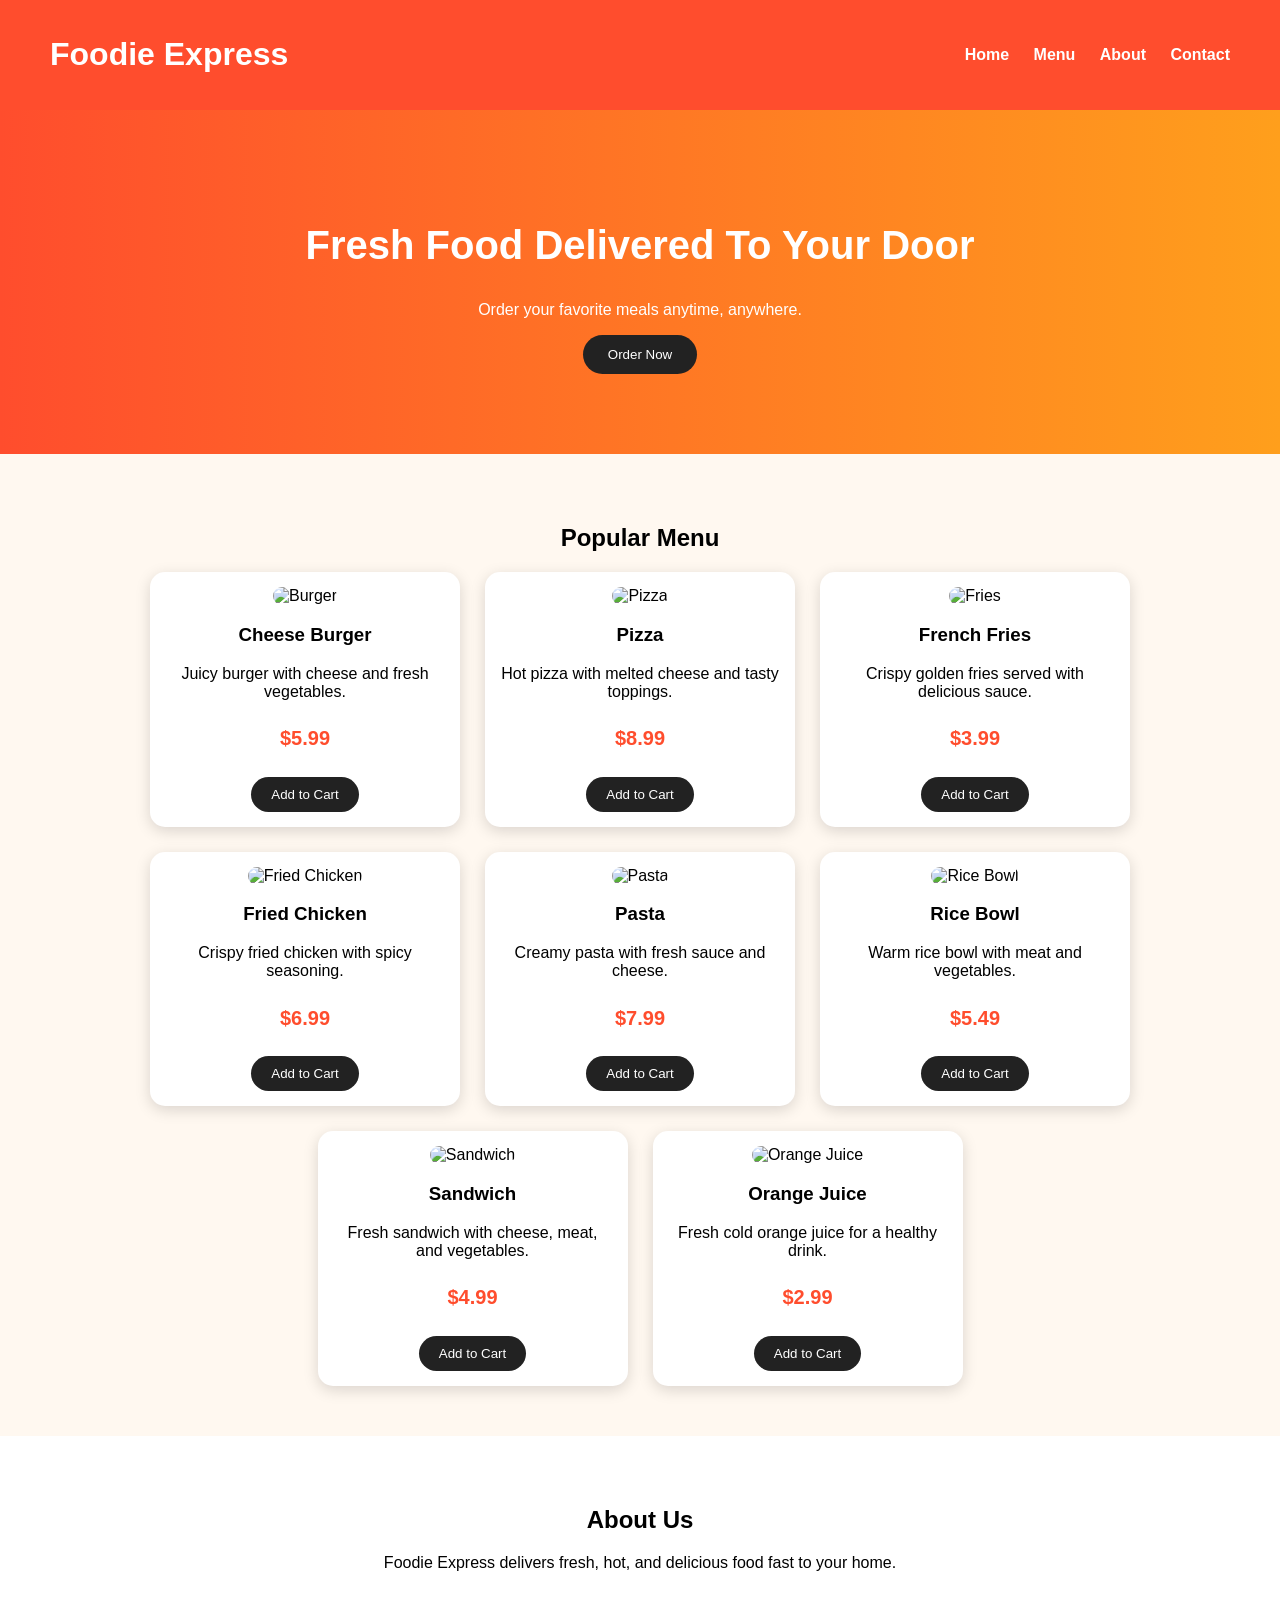
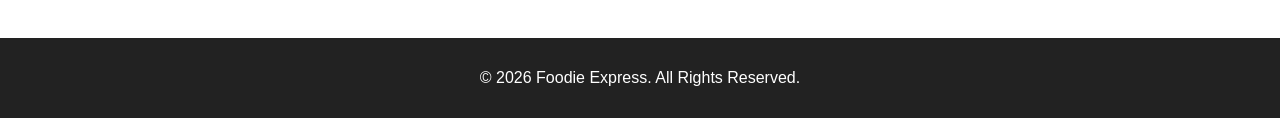
==== index.html @ bbd356a9 "first commit" ====
<!DOCTYPE html>
<html>
<head>
    <title>Foodie Express</title>
    <link rel="stylesheet" href="index.css">
</head>
<body>

<header>
    <h1>Foodie Express</h1>
    <nav>
        <a href="#">Home</a>
        <a href="#">Menu</a>
        <a href="#">About</a>
        <a href="#">Contact</a>
    </nav>
</header>

<section class="hero">
    <h2>Fresh Food Delivered To Your Door</h2>
    <p>Order your favorite meals anytime, anywhere.</p>
    <button>Order Now</button>
</section>

<section class="menu">
    <h2>Popular Menu</h2>

    <div class="food-container">

        <div class="food-card">
            <img src="https://images.unsplash.com/photo-1568901346375-23c9450c58cd" alt="Burger">
            <h3>Cheese Burger</h3>
            <p>Juicy burger with cheese and fresh vegetables.</p>
            <h4>$5.99</h4>
            <button>Add to Cart</button>
        </div>

        <div class="food-card">
            <img src="https://images.unsplash.com/photo-1513104890138-7c749659a591" alt="Pizza">
            <h3>Pizza</h3>
            <p>Hot pizza with melted cheese and tasty toppings.</p>
            <h4>$8.99</h4>
            <button>Add to Cart</button>
        </div>

        <div class="food-card">
            <img src="https://images.unsplash.com/photo-1550547660-d9450f859349" alt="Fries">
            <h3>French Fries</h3>
            <p>Crispy golden fries served with delicious sauce.</p>
            <h4>$3.99</h4>
            <button>Add to Cart</button>
        </div>
        <div class="food-card">
    <img src="https://images.unsplash.com/photo-1529042410759-befb1204b468" alt="Fried Chicken">
    <h3>Fried Chicken</h3>
    <p>Crispy fried chicken with spicy seasoning.</p>
    <h4>$6.99</h4>
    <button>Add to Cart</button>
</div>

<div class="food-card">
    <img src="https://images.unsplash.com/photo-1563379926898-05f4575a45d8" alt="Pasta">
    <h3>Pasta</h3>
    <p>Creamy pasta with fresh sauce and cheese.</p>
    <h4>$7.99</h4>
    <button>Add to Cart</button>
</div>

<div class="food-card">
    <img src="https://images.unsplash.com/photo-1546069901-ba9599a7e63c" alt="Rice Bowl">
    <h3>Rice Bowl</h3>
    <p>Warm rice bowl with meat and vegetables.</p>
    <h4>$5.49</h4>
    <button>Add to Cart</button>
</div>

<div class="food-card">
    <img src="https://scontent.fpnh11-2.fna.fbcdn.net/v/t39.30808-6/677134745_1793175242137365_9191200962731752928_n.jpg?_nc_cat=101&ccb=1-7&_nc_sid=127cfc&_nc_ohc=mhcFN2FujyAQ7kNvwHOiOhh&_nc_oc=Ado0CkcH3HL5KIJYPEyc8yHHN7gFtGauZGJY8D8lOE03bjMlp002KXt95pJS5iSlIq8&_nc_zt=23&_nc_ht=scontent.fpnh11-2.fna&_nc_gid=ja3MwRsHdF84I6uye3OIOw&_nc_ss=7b289&oh=00_Af8kQLYGDoTehqJy68Td93g_VEqhXUzEjM79mCvspYoa3Q&oe=6A2355DE" alt="Sandwich">
    <h3>Sandwich</h3>
    <p>Fresh sandwich with cheese, meat, and vegetables.</p>
    <h4>$4.99</h4>
    <button>Add to Cart</button>
</div>

<div class="food-card">
    <img src="https://images.unsplash.com/photo-1600271886742-f049cd451bba" alt="Orange Juice">
    <h3>Orange Juice</h3>
    <p>Fresh cold orange juice for a healthy drink.</p>
    <h4>$2.99</h4>
    <button>Add to Cart</button>
</div>

    </div>
</section>

<section class="about">
    <h2>About Us</h2>
    <p>Foodie Express delivers fresh, hot, and delicious food fast to your home.</p>
</section>

<footer>
    <p>© 2026 Foodie Express. All Rights Reserved.</p>
</footer>

</body>
</html>
---- index.css ----
body {
    margin: 0;
    font-family: Arial, sans-serif;
    background: #fff8f0;
}

header {
    background: #ff4d2d;
    color: white;
    padding: 15px 50px;
    display: flex;
    justify-content: space-between;
    align-items: center;
}

nav a {
    color: white;
    text-decoration: none;
    margin-left: 20px;
    font-weight: bold;
}

nav a:hover {
    color: yellow;
}

.hero {
    text-align: center;
    padding: 80px 20px;
    background: linear-gradient(to right, #ff4d2d, #ff9f1c);
    color: white;
}

.hero h2 {
    font-size: 40px;
}

button {
    background: #222;
    color: white;
    border: none;
    padding: 12px 25px;
    border-radius: 25px;
    cursor: pointer;
}

button:hover {
    background: #ff4d2d;
}

.menu {
    padding: 50px;
    text-align: center;
}

.food-container {
    display: flex;
    justify-content: center;
    gap: 25px;
    flex-wrap: wrap;
}

.food-card {
    background: white;
    width: 280px;
    padding: 15px;
    border-radius: 15px;
    box-shadow: 0 4px 15px rgba(0,0,0,0.15);
}

.food-card img {
    width: 100%;
    height: 180px;
    object-fit: cover;
    border-radius: 12px;
}

.food-card h4 {
    color: #ff4d2d;
    font-size: 20px;
}

.about {
    text-align: center;
    padding: 50px;
    background: white;
}

footer {
    text-align: center;
    background: #222;
    color: white;
    padding: 15px;
}
.food-container {
    display: flex;
    justify-content: center;
    gap: 25px;
    flex-wrap: wrap;
}

.food-card {
    background: white;
    width: 280px;
    padding: 15px;
    border-radius: 15px;
    box-shadow: 0 4px 15px rgba(0,0,0,0.15);
    transition: 0.3s;
}

.food-card:hover {
    transform: translateY(-10px);
}

.food-card img {
    width: 100%;
    height: 180px;
    object-fit: cover;
    border-radius: 12px;
}

.food-card h4 {
    color: #ff4d2d;
    font-size: 20px;
}

.food-card button {
    background: #222;
    color: white;
    border: none;
    padding: 10px 20px;
    border-radius: 25px;
    cursor: pointer;
}

.food-card button:hover {
    background: #ff4d2d;
}
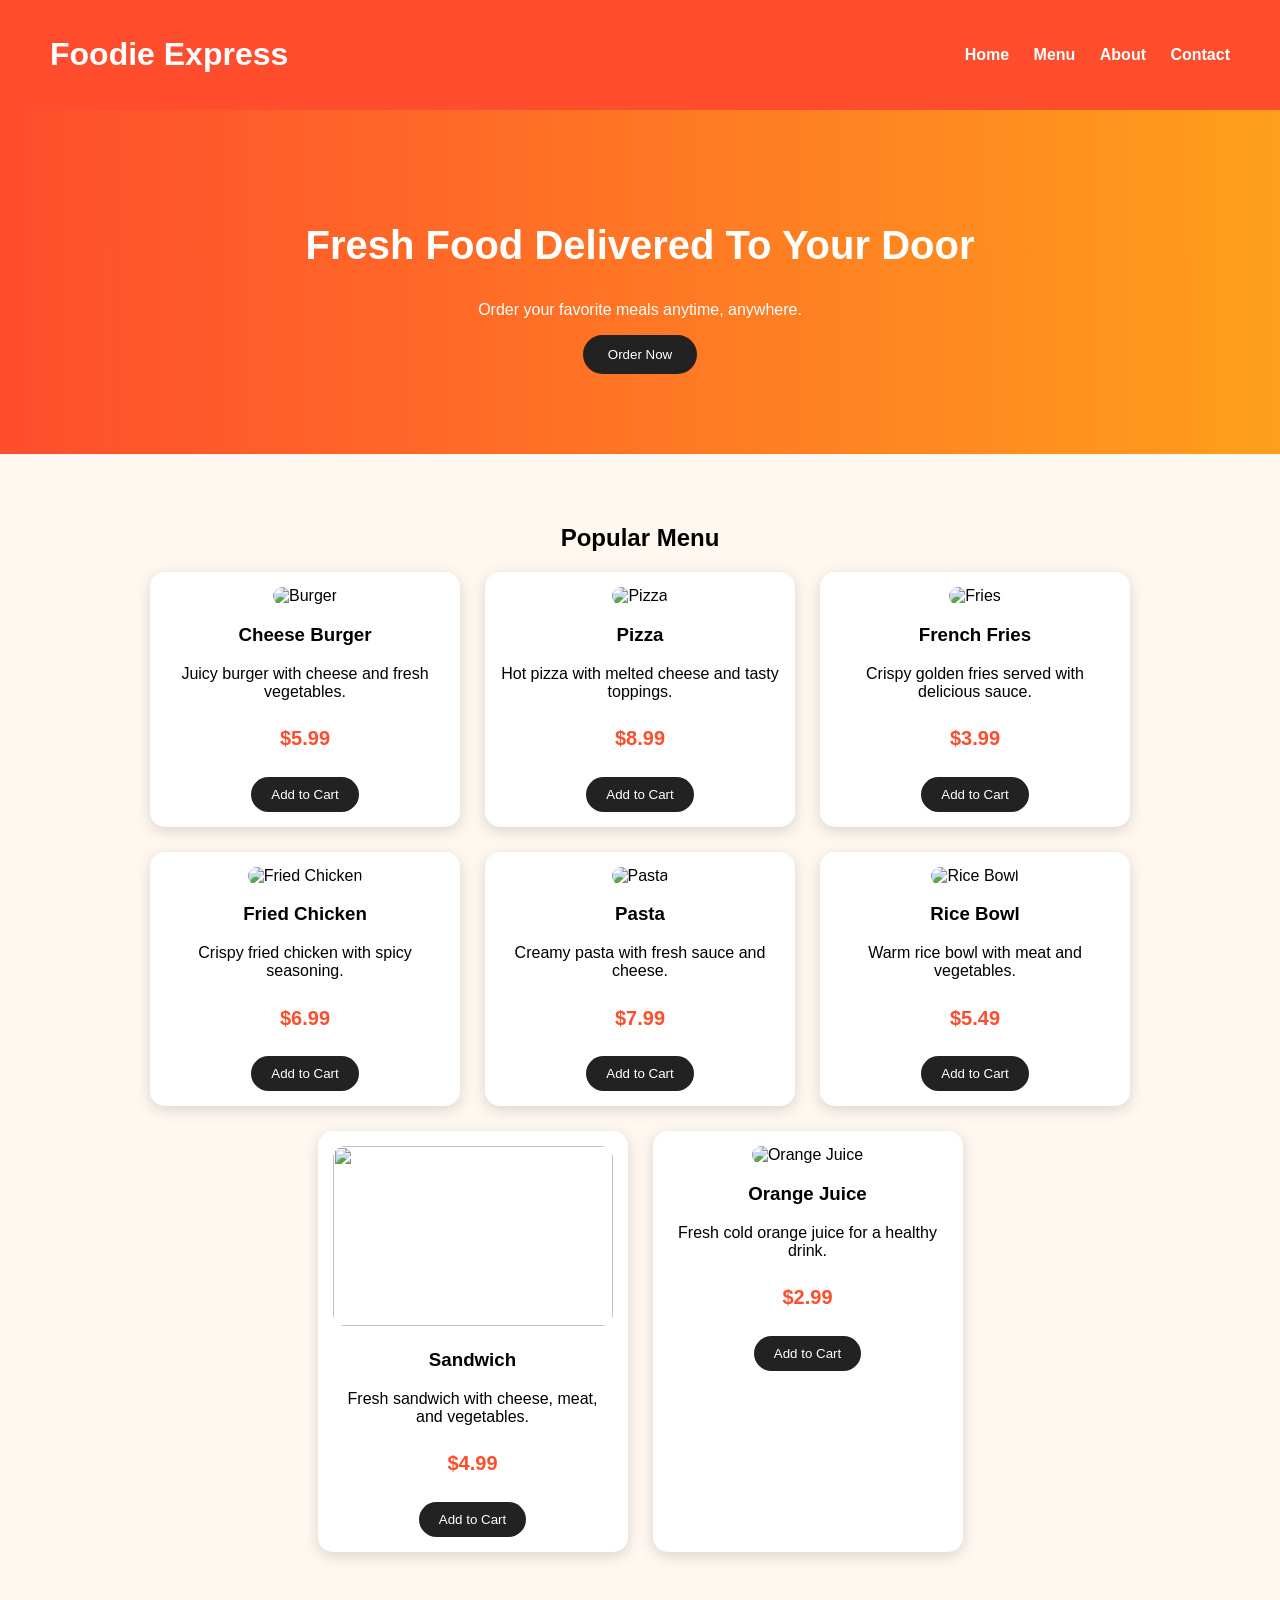
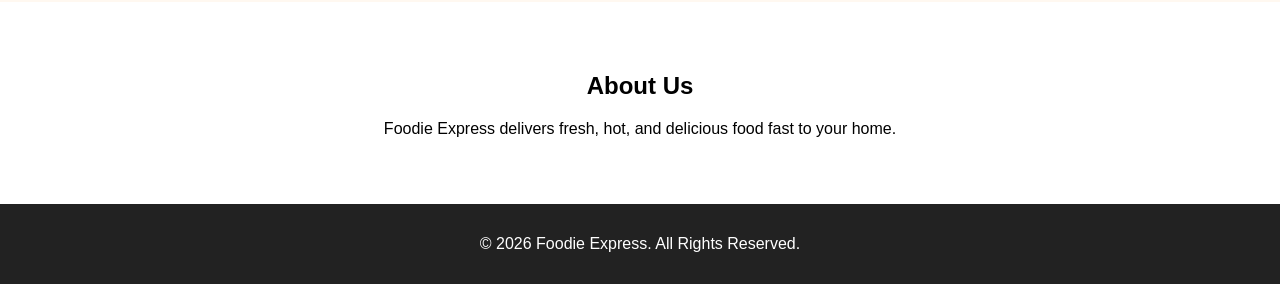
==== commit c148015f: "updatephoto" ====
--- a/index.html
+++ b/index.html
@@ -75,7 +75,7 @@
 </div>
 
 <div class="food-card">
-    <img src="https://scontent.fpnh11-2.fna.fbcdn.net/v/t39.30808-6/677134745_1793175242137365_9191200962731752928_n.jpg?_nc_cat=101&ccb=1-7&_nc_sid=127cfc&_nc_ohc=mhcFN2FujyAQ7kNvwHOiOhh&_nc_oc=Ado0CkcH3HL5KIJYPEyc8yHHN7gFtGauZGJY8D8lOE03bjMlp002KXt95pJS5iSlIq8&_nc_zt=23&_nc_ht=scontent.fpnh11-2.fna&_nc_gid=ja3MwRsHdF84I6uye3OIOw&_nc_ss=7b289&oh=00_Af8kQLYGDoTehqJy68Td93g_VEqhXUzEjM79mCvspYoa3Q&oe=6A2355DE" alt="Sandwich">
+    <img src="https://img.magnific.com/premium-photo/close-up-two-sandwiches-with-bacon-salami-prosciutto-fresh-vegetables-rustic-wooden-cutting-board-club-sandwich-concept_107989-292.jpg">
     <h3>Sandwich</h3>
     <p>Fresh sandwich with cheese, meat, and vegetables.</p>
     <h4>$4.99</h4>
